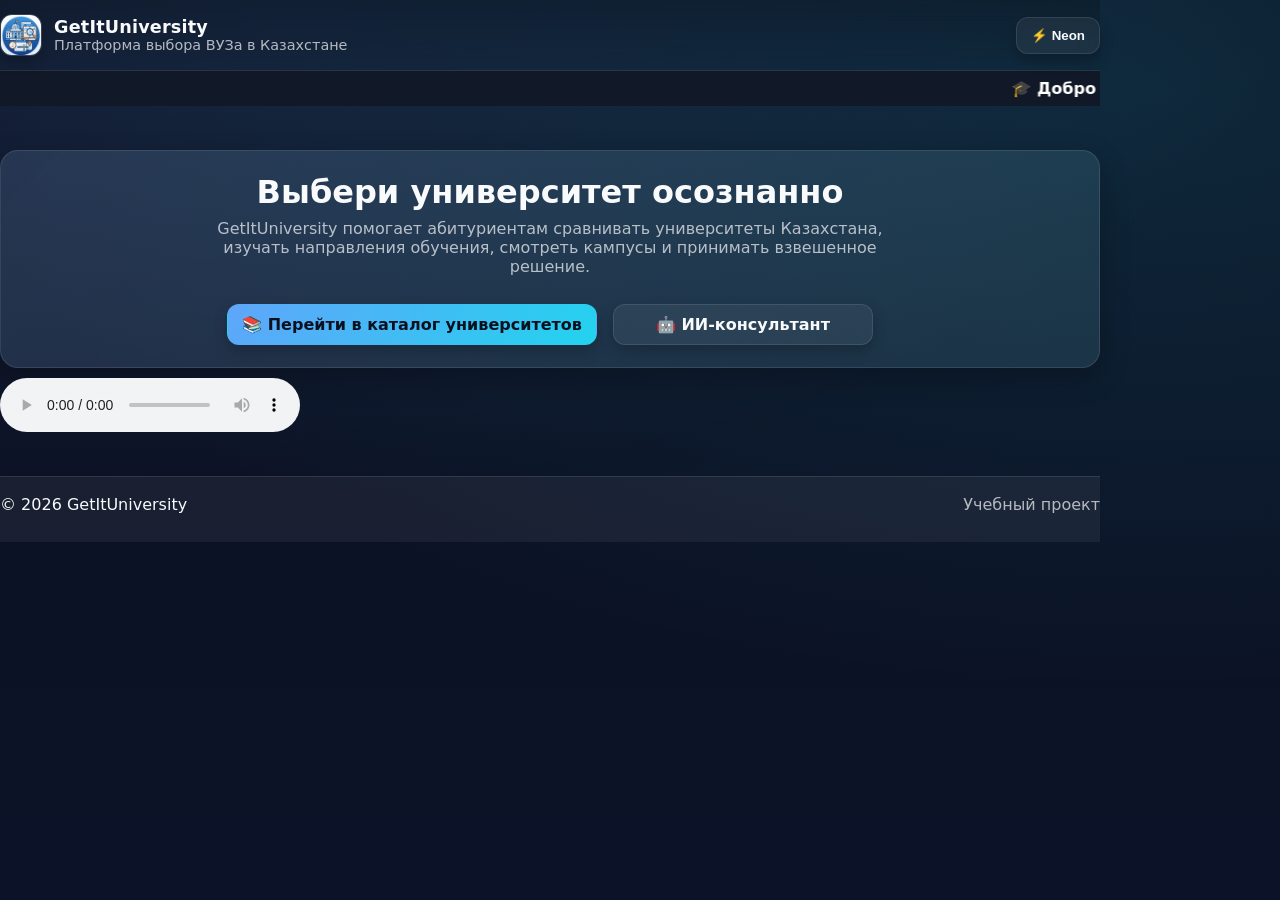
==== index.html @ c16a7193 "Convert PHP site pages to static HTML equivalents" ====
<!DOCTYPE html>
<html lang="ru">
<head>
  <meta charset="UTF-8">
  <title>GetItUniversity — выбор университета в Казахстане</title>
  <meta name="viewport" content="width=device-width, initial-scale=1.0">
  <link rel="stylesheet" href="styles.css">
  <link rel="icon" href="icon.png">
</head>
<body>
<video autoplay muted loop playsinline id="bgVideo">
  <source src="video.mp4" type="video/mp4">
</video>
<header class="topbar">
  <div class="container topbar__inner">
    <div class="brand">
      <div class="brand__logo brand__logo--img"><img src="icon.png" alt="GetItUniversity"></div>
      <div>
        <div class="brand__name">GetItUniversity</div>
        <div class="brand__sub">Платформа выбора ВУЗа в Казахстане</div>
      </div>
    </div>
    <button class="btn btn--ghost" id="themeToggle" type="button">🎨 Тема</button>
  </div>
</header>
<marquee behavior="scroll" direction="left" scrollamount="6" class="marq">🎓 Добро пожаловать в GetItUniversity — выбирай университет с умом!</marquee>
<main class="container">
  <section class="hero" style="text-align:center; margin-top:40px;">
    <h1>Выбери университет осознанно</h1>
    <p style="max-width:720px; margin:0 auto;">GetItUniversity помогает абитуриентам сравнивать университеты Казахстана, изучать направления обучения, смотреть кампусы и принимать взвешенное решение.</p>
    <div style="margin-top:28px; display:flex; gap:16px; justify-content:center; flex-wrap:wrap;">
      <a href="catalog.html" class="btn" style="min-width:260px;">📚 Перейти в каталог университетов</a>
      <a href="assistant.html" class="btn btn--ghost" style="min-width:260px;">🤖 ИИ-консультант</a>
    </div>
  </section>
</main>
<audio controls><source src="hello.mp3"></audio>
<footer class="footer"><div class="container footer__inner"><div>© <span id="year"></span> GetItUniversity</div><div class="muted">Учебный проект</div></div></footer>
<script>
document.getElementById('year').textContent = new Date().getFullYear();
(function(){const root=document.documentElement,btn=document.getElementById('themeToggle'),KEY='giu-theme';function apply(t){root.setAttribute('data-theme',t);if(btn)btn.textContent=t==='official'?'🎓 Official':'⚡ Neon';}const saved=localStorage.getItem(KEY);apply(saved||'neon');btn?.addEventListener('click',()=>{const c=root.getAttribute('data-theme')||'neon';const n=c==='neon'?'official':'neon';localStorage.setItem(KEY,n);apply(n);});})();
</script>
</body>
</html>
---- styles.css ----
/* ================================
   GetItUniversity — styles.css
   Совместимо с:
   - index.php (hero, grid, card)
   - university.php
   - compare.php
   - page-layout + side-img
   - поиск/ИИ/кнопки
   ================================ */

/* ---------- Themes ---------- */
:root{
  /* Neon default */
  --bg: #0b1020;
  --bg-2: #0c1328;

  --surface: rgba(255,255,255,0.06);
  --surface-2: rgba(255,255,255,0.09);
  --border: rgba(255,255,255,0.10);

  --text: #f8fafc;
  --muted: rgba(248,250,252,0.70);

  --accent: #60a5fa;
  --accent-2: #22d3ee;

  --radius-lg: 18px;
  --radius-md: 12px;
  --radius-sm: 8px;

  --shadow-soft: 0 10px 28px rgba(0,0,0,0.28);
  --shadow-tight: 0 6px 14px rgba(0,0,0,0.22);

  --focus: 0 0 0 3px rgba(96,165,250,0.28);
}

/* Official theme (если используете переключатель) */
:root[data-theme="official"]{
  --bg: #f6f7fb;
  --bg-2: #ffffff;

  --surface: #ffffff;
  --surface-2: #ffffff;
  --border: rgba(2,6,23,0.10);

  --text: #0f172a;
  --muted: rgba(15,23,42,0.65);

  --accent: #1d4ed8;
  --accent-2: #0ea5a5;

  --shadow-soft: 0 10px 24px rgba(2,6,23,0.08);
  --shadow-tight: 0 6px 12px rgba(2,6,23,0.06);

  --focus: 0 0 0 3px rgba(29,78,216,0.18);
}

/* ---------- Base ---------- */
*{ box-sizing: border-box; }
html, body{ height: 100%; }

body{
  margin: 0;
  color: var(--text);
  background:
    radial-gradient(1200px 600px at 10% -10%, rgba(96,165,250,0.14), transparent),
    radial-gradient(1200px 600px at 90% 10%, rgba(34,211,238,0.12), transparent),
    linear-gradient(180deg, var(--bg), var(--bg-2));
  font-family: system-ui, -apple-system, Segoe UI, Roboto, Arial, sans-serif;
}

:root[data-theme="official"] body{
  background:
    radial-gradient(900px 500px at 10% -10%, rgba(29,78,216,0.06), transparent),
    radial-gradient(900px 500px at 90% 10%, rgba(14,165,165,0.05), transparent),
    linear-gradient(180deg, var(--bg), var(--bg-2));
}

img{ max-width: 100%; display: block; }
a{ color: inherit; }

/* ---------- Layout ---------- */
.container{
  width: min(1100px, 92vw);
  margin: 0 auto;
}

.muted{ color: var(--muted); }

/* Обёртка для боковых фото (вариант 2) */
.page-layout{
  display: grid;
  grid-template-columns: 220px 1fr 220px;
  gap: 14px;
}

.page-center{
  min-width: 0;
}

/* Боковые панели-картинки */
.side-img{
  border-radius: var(--radius-lg);
  border: 1px solid var(--border);
  background: var(--surface);
  background-size: cover;
  background-position: center;
  background-repeat: no-repeat;
  min-height: 300px;
  box-shadow: var(--shadow-tight);
}

/* Вы сами зададите background-image в своём CSS:
.side-img--left{ background-image: url("assets/side-left.jpg"); }
.side-img--right{ background-image: url("assets/side-right.jpg"); }
*/

/* На средних/маленьких экранах скрываем боковины */
@media (max-width: 1200px){
  .page-layout{ grid-template-columns: 1fr; }
  .side-img{ display: none; }
}

/* ---------- Topbar / brand ---------- */
.topbar{
  position: sticky;
  top: 0;
  z-index: 20;
  backdrop-filter: blur(10px);
  background: linear-gradient(180deg, rgba(0,0,0,0.18), transparent);
  border-bottom: 1px solid var(--border);
}

:root[data-theme="official"] .topbar{
  background: rgba(255,255,255,0.75);
}

.topbar__inner{
  display: flex;
  align-items: center;
  justify-content: space-between;
  gap: 12px;
  padding: 14px 0;
}

.brand{
  display: flex;
  align-items: center;
  gap: 12px;
}

.brand--link{ text-decoration: none; }

.brand__logo{
  width: 42px;
  height: 42px;
  border-radius: var(--radius-md);
  background: var(--surface);
  border: 1px solid var(--border);
  display: grid;
  place-items: center;
  box-shadow: var(--shadow-tight);
  overflow: hidden;
}

.brand__logo--img img{
  width: 100%;
  height: 100%;
  object-fit: cover;
}

.brand__name{
  font-weight: 700;
  font-size: 1.1rem;
  letter-spacing: 0.2px;
}

.brand__sub{
  font-size: 0.9rem;
  color: var(--muted);
}

/* ---------- Hero ---------- */
.hero{
  margin: 22px 0 10px;
  padding: 22px;
  border-radius: var(--radius-lg);
  border: 1px solid var(--border);
  background:
    linear-gradient(135deg, rgba(96,165,250,0.10), rgba(34,211,238,0.06)),
    var(--surface);
  box-shadow: var(--shadow-soft);
}

:root[data-theme="official"] .hero{
  background:
    linear-gradient(135deg, rgba(29,78,216,0.06), rgba(14,165,165,0.05)),
    var(--surface);
}

.hero h1{
  margin: 0 0 8px;
  font-size: clamp(1.5rem, 2.6vw, 2rem);
}
.hero p{
  margin: 0 0 12px;
  color: var(--muted);
}

.hero__badges{
  display: flex;
  gap: 8px;
  flex-wrap: wrap;
}

/* ---------- Section head ---------- */
.section-head{
  margin: 22px 0 14px;
}
.section-head h2{
  margin: 0 0 6px;
  font-size: 1.4rem;
}
.section-head p{
  margin: 0;
  color: var(--muted);
}

/* ---------- Badges / pills / minis ---------- */
.badge, .pill, .mini{
  display: inline-flex;
  align-items: center;
  gap: 6px;
  padding: 5px 10px;
  border-radius: 999px;
  border: 1px solid var(--border);
  background: var(--surface);
  font-size: 0.82rem;
}

.mini{
  padding: 4px 8px;
  font-size: 0.78rem;
}

/* ---------- Box ---------- */
.box{
  background: var(--surface);
  border: 1px solid var(--border);
  border-radius: var(--radius-lg);
  padding: 16px;
  box-shadow: var(--shadow-tight);
}

.box h3{
  margin: 0 0 10px;
  font-size: 1.15rem;
}

.box ul{
  margin: 0;
  padding-left: 18px;
}
.box li{
  line-height: 1.4;
  margin: 6px 0;
}
.box strong{ font-weight: 600; }

/* ---------- Grid ---------- */
.grid{
  display: grid;
  gap: 16px;
  grid-template-columns: repeat(auto-fill, minmax(260px, 1fr));
}

/* ---------- Cards ---------- */
.card{
  background: var(--surface);
  border: 1px solid var(--border);
  border-radius: var(--radius-lg);
  padding: 16px;
  box-shadow: var(--shadow-tight);
  transition: transform .15s ease, border-color .15s ease, background .15s ease, box-shadow .15s ease;
}

.card--selectable:hover{
  transform: translateY(-2px);
  border-color: rgba(96,165,250,0.35);
  background: var(--surface-2);
  box-shadow: var(--shadow-soft);
}
:root[data-theme="official"] .card--selectable:hover{
  border-color: rgba(29,78,216,0.25);
}

.card__top{
  display: flex;
  gap: 12px;
  align-items: flex-start;
  justify-content: space-between;
}

.card__logo{
  width: 46px;
  height: 46px;
  border-radius: var(--radius-md);
  display: grid;
  place-items: center;
  font-weight: 700;
  background: rgba(96,165,250,0.14);
  border: 1px solid rgba(96,165,250,0.24);
  flex: 0 0 auto;
}
:root[data-theme="official"] .card__logo{
  background: rgba(29,78,216,0.08);
  border-color: rgba(29,78,216,0.18);
}

.card__titles{
  flex: 1 1 auto;
  min-width: 0;
}

.card__short{
  font-size: 0.95rem;
  font-weight: 700;
  color: var(--accent);
}
.card__name{
  font-size: 0.95rem;
  color: var(--muted);
  margin-top: 2px;
}

.card__right{
  display: flex;
  gap: 8px;
  align-items: center;
  flex-wrap: wrap;
  justify-content: flex-end;
}

.compare-inline{
  display: inline-flex;
  align-items: center;
  gap: 6px;
  font-size: 0.85rem;
  color: var(--muted);
  white-space: nowrap;
}

.compare-check{
  width: 16px;
  height: 16px;
  accent-color: var(--accent);
}

.card__tagline{
  margin-top: 10px;
  font-weight: 500;
}

.card__programs{
  margin-top: 10px;
  display: flex;
  gap: 6px;
  flex-wrap: wrap;
}

.card__cta-link{
  display: inline-block;
  margin-top: 12px;
  text-decoration: none;
  font-weight: 600;
  color: var(--accent);
}
.card__cta-link:hover{ text-decoration: underline; }

/* ---------- Compare bar ---------- */
.compare-form{ margin-bottom: 24px; }

.compare-bar{
  display: flex;
  align-items: center;
  gap: 12px;
  flex-wrap: wrap;
  margin: 10px 0 16px;
}

/* ---------- Buttons ---------- */
.btn{
  display: inline-flex;
  align-items: center;
  justify-content: center;
  gap: 8px;
  padding: 10px 14px;
  border-radius: var(--radius-md);
  border: 1px solid transparent;
  background: linear-gradient(135deg, var(--accent), var(--accent-2));
  color: #0b1020;
  font-weight: 650;
  cursor: pointer;
  text-decoration: none;
  transition: filter .15s ease, transform .15s ease, box-shadow .15s ease;
  box-shadow: var(--shadow-tight);
}
:root[data-theme="official"] .btn{ color: #fff; }

.btn:hover{
  filter: brightness(1.06);
  transform: translateY(-1px);
}
.btn:focus{
  outline: none;
  box-shadow: var(--focus);
}

.btn--ghost{
  background: var(--surface);
  border: 1px solid var(--border);
  color: var(--text);
}
.btn--ghost:hover{
  background: var(--surface-2);
}

/* ---------- Links ---------- */
.link{
  color: var(--accent);
  text-decoration: none;
  font-weight: 600;
}
.link:hover{ text-decoration: underline; }

/* ---------- Backline ---------- */
.backline{
  display: flex;
  gap: 10px;
  flex-wrap: wrap;
  margin: 18px 0 30px;
}

/* ---------- Searchbar ---------- */
.searchbar{
  display: flex;
  gap: 10px;
  flex-wrap: wrap;
}

.searchbar input{
  flex: 1;
  min-width: 240px;
  padding: 10px 12px;
  border-radius: var(--radius-md);
  border: 1px solid var(--border);
  background: var(--surface);
  color: var(--text);
}
.searchbar input::placeholder{ opacity: 0.6; }
.searchbar input:focus{
  outline: none;
  box-shadow: var(--focus);
}

/* ---------- Compare table ---------- */
.compare-wrap{
  overflow-x: auto;
  border-radius: var(--radius-lg);
  border: 1px solid var(--border);
  background: var(--surface);
  box-shadow: var(--shadow-tight);
}

.compare-table{
  width: 100%;
  border-collapse: collapse;
  min-width: 760px;
}

.compare-table th,
.compare-table td{
  padding: 12px 12px;
  border-bottom: 1px solid var(--border);
  vertical-align: top;
}

.compare-table thead th{
  background: rgba(255,255,255,0.04);
}
:root[data-theme="official"] .compare-table thead th{
  background: rgba(2,6,23,0.03);
}

.row-title{
  width: 220px;
  font-weight: 650;
}

/* ---------- Footer ---------- */
.footer{
  margin-top: 40px;
  border-top: 1px solid var(--border);
  background: var(--surface);
}

.footer__inner{
  display: flex;
  align-items: center;
  justify-content: space-between;
  gap: 10px;
  flex-wrap: wrap;
  padding: 18px 0 28px;
}

/* ---------- Responsive tweaks ---------- */
@media (max-width: 520px){
  .card__top{
    flex-direction: column;
    align-items: flex-start;
  }
  .card__right{
    justify-content: flex-start;
  }
  .row-title{
    width: 170px;
  }
}
.marq{
  background:#111827;
  color:white;
  padding:8px;
  font-weight:bold;
}
#bgVideo{
  position: fixed;
  top:0;
  left:0;
  width:100vw;
  height:100vh;
  object-fit:cover;
  z-index:-10;
}
body{
  position: fixed;
  z-index: 1;
}
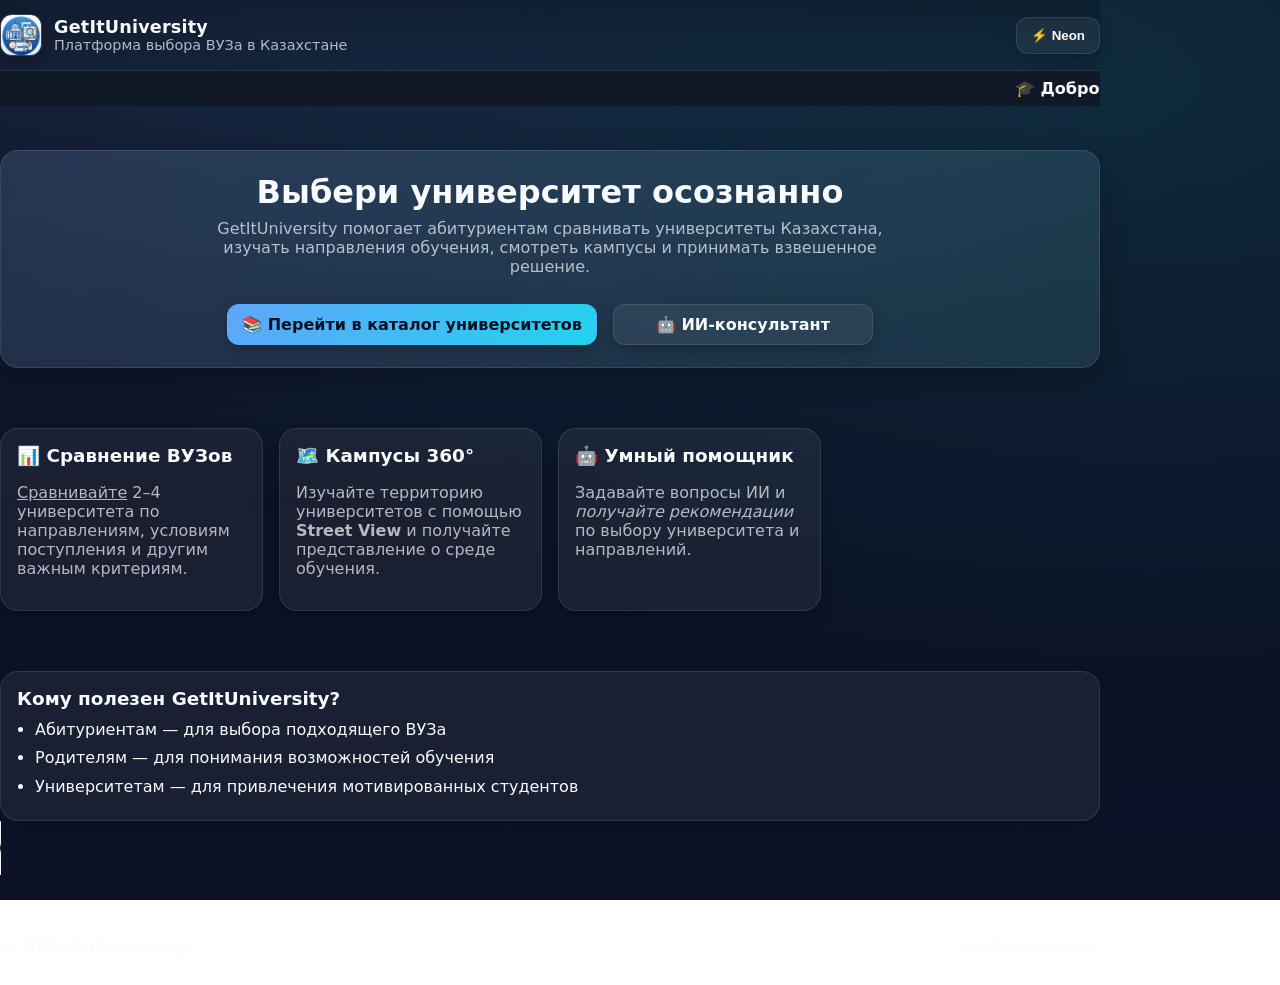
==== commit 923dfe8c: "Fix static HTML layout to match original PHP structure" ====
--- a/index.html
+++ b/index.html
@@ -4,41 +4,129 @@
   <meta charset="UTF-8">
   <title>GetItUniversity — выбор университета в Казахстане</title>
   <meta name="viewport" content="width=device-width, initial-scale=1.0">
+
   <link rel="stylesheet" href="styles.css">
   <link rel="icon" href="icon.png">
 </head>
 <body>
-<video autoplay muted loop playsinline id="bgVideo">
-  <source src="video.mp4" type="video/mp4">
-</video>
-<header class="topbar">
-  <div class="container topbar__inner">
-    <div class="brand">
-      <div class="brand__logo brand__logo--img"><img src="icon.png" alt="GetItUniversity"></div>
-      <div>
-        <div class="brand__name">GetItUniversity</div>
-        <div class="brand__sub">Платформа выбора ВУЗа в Казахстане</div>
+  <video autoplay muted loop playsinline id="bgVideo">
+    <source src="video.mp4" type="video/mp4">
+  </video>
+
+  <header class="topbar">
+    <div class="container topbar__inner">
+      <div class="brand">
+        <div class="brand__logo brand__logo--img">
+          <img src="icon.png" alt="GetItUniversity">
+        </div>
+        <div>
+          <div class="brand__name">GetItUniversity</div>
+          <div class="brand__sub">Платформа выбора ВУЗа в Казахстане</div>
+        </div>
       </div>
+
+      <button class="btn btn--ghost" id="themeToggle" type="button">
+        🎨 Тема
+      </button>
     </div>
-    <button class="btn btn--ghost" id="themeToggle" type="button">🎨 Тема</button>
-  </div>
-</header>
-<marquee behavior="scroll" direction="left" scrollamount="6" class="marq">🎓 Добро пожаловать в GetItUniversity — выбирай университет с умом!</marquee>
-<main class="container">
-  <section class="hero" style="text-align:center; margin-top:40px;">
-    <h1>Выбери университет осознанно</h1>
-    <p style="max-width:720px; margin:0 auto;">GetItUniversity помогает абитуриентам сравнивать университеты Казахстана, изучать направления обучения, смотреть кампусы и принимать взвешенное решение.</p>
-    <div style="margin-top:28px; display:flex; gap:16px; justify-content:center; flex-wrap:wrap;">
-      <a href="catalog.html" class="btn" style="min-width:260px;">📚 Перейти в каталог университетов</a>
-      <a href="assistant.html" class="btn btn--ghost" style="min-width:260px;">🤖 ИИ-консультант</a>
+  </header>
+
+  <marquee behavior="scroll" direction="left" scrollamount="6" class="marq">
+    🎓 Добро пожаловать в GetItUniversity — выбирай университет с умом!
+  </marquee>
+
+  <main class="container">
+    <section class="hero" style="text-align:center; margin-top:40px;">
+      <h1>Выбери университет осознанно</h1>
+      <p style="max-width:720px; margin:0 auto;">
+        GetItUniversity помогает абитуриентам сравнивать университеты Казахстана,
+        изучать направления обучения, смотреть кампусы и принимать взвешенное решение.
+      </p>
+
+      <div style="margin-top:28px; display:flex; gap:16px; justify-content:center; flex-wrap:wrap;">
+        <a href="catalog.html" class="btn" style="min-width:260px;">
+          📚 Перейти в каталог университетов
+        </a>
+
+        <a href="assistant.html" class="btn btn--ghost" style="min-width:260px;">
+          🤖 ИИ-консультант
+        </a>
+      </div>
+    </section>
+
+    <section style="margin-top:60px;">
+      <div class="grid">
+        <div class="box">
+          <h3>📊 Сравнение ВУЗов</h3>
+          <p class="muted">
+            <u>Сравнивайте</u> 2–4 университета по направлениям, условиям поступления
+            и другим важным критериям.
+          </p>
+        </div>
+
+        <div class="box">
+          <h3>🗺️ Кампусы 360°</h3>
+          <p class="muted">
+            Изучайте территорию университетов с помощью <b>Street View</b>
+            и получайте представление о среде обучения.
+          </p>
+        </div>
+
+        <div class="box">
+          <h3>🤖 Умный помощник</h3>
+          <p class="muted">
+            Задавайте вопросы ИИ и <i>получайте рекомендации</i> по выбору
+            университета и направлений.
+          </p>
+        </div>
+      </div>
+    </section>
+
+    <section style="margin-top:60px;">
+      <div class="box">
+        <h3>Кому полезен GetItUniversity?</h3>
+        <ul>
+          <li>Абитуриентам — для выбора подходящего ВУЗа</li>
+          <li>Родителям — для понимания возможностей обучения</li>
+          <li>Университетам — для привлечения мотивированных студентов</li>
+        </ul>
+      </div>
+    </section>
+  </main>
+
+  <audio controls>
+    <source src="hello.mp3">
+  </audio>
+
+  <footer class="footer">
+    <div class="container footer__inner">
+      <div>© <span id="year"></span> GetItUniversity</div>
+      <div class="muted">Учебный проект</div>
     </div>
-  </section>
-</main>
-<audio controls><source src="hello.mp3"></audio>
-<footer class="footer"><div class="container footer__inner"><div>© <span id="year"></span> GetItUniversity</div><div class="muted">Учебный проект</div></div></footer>
-<script>
-document.getElementById('year').textContent = new Date().getFullYear();
-(function(){const root=document.documentElement,btn=document.getElementById('themeToggle'),KEY='giu-theme';function apply(t){root.setAttribute('data-theme',t);if(btn)btn.textContent=t==='official'?'🎓 Official':'⚡ Neon';}const saved=localStorage.getItem(KEY);apply(saved||'neon');btn?.addEventListener('click',()=>{const c=root.getAttribute('data-theme')||'neon';const n=c==='neon'?'official':'neon';localStorage.setItem(KEY,n);apply(n);});})();
-</script>
+  </footer>
+
+  <script>
+    document.getElementById('year').textContent = new Date().getFullYear();
+    (function(){
+      const root = document.documentElement;
+      const btn = document.getElementById('themeToggle');
+      const KEY = 'giu-theme';
+
+      function apply(theme){
+        root.setAttribute('data-theme', theme);
+        if (btn) btn.textContent = theme === 'official' ? '🎓 Official' : '⚡ Neon';
+      }
+
+      const saved = localStorage.getItem(KEY);
+      apply(saved || 'neon');
+
+      btn?.addEventListener('click', () => {
+        const current = root.getAttribute('data-theme') || 'neon';
+        const next = current === 'neon' ? 'official' : 'neon';
+        localStorage.setItem(KEY, next);
+        apply(next);
+      });
+    })();
+  </script>
 </body>
 </html>
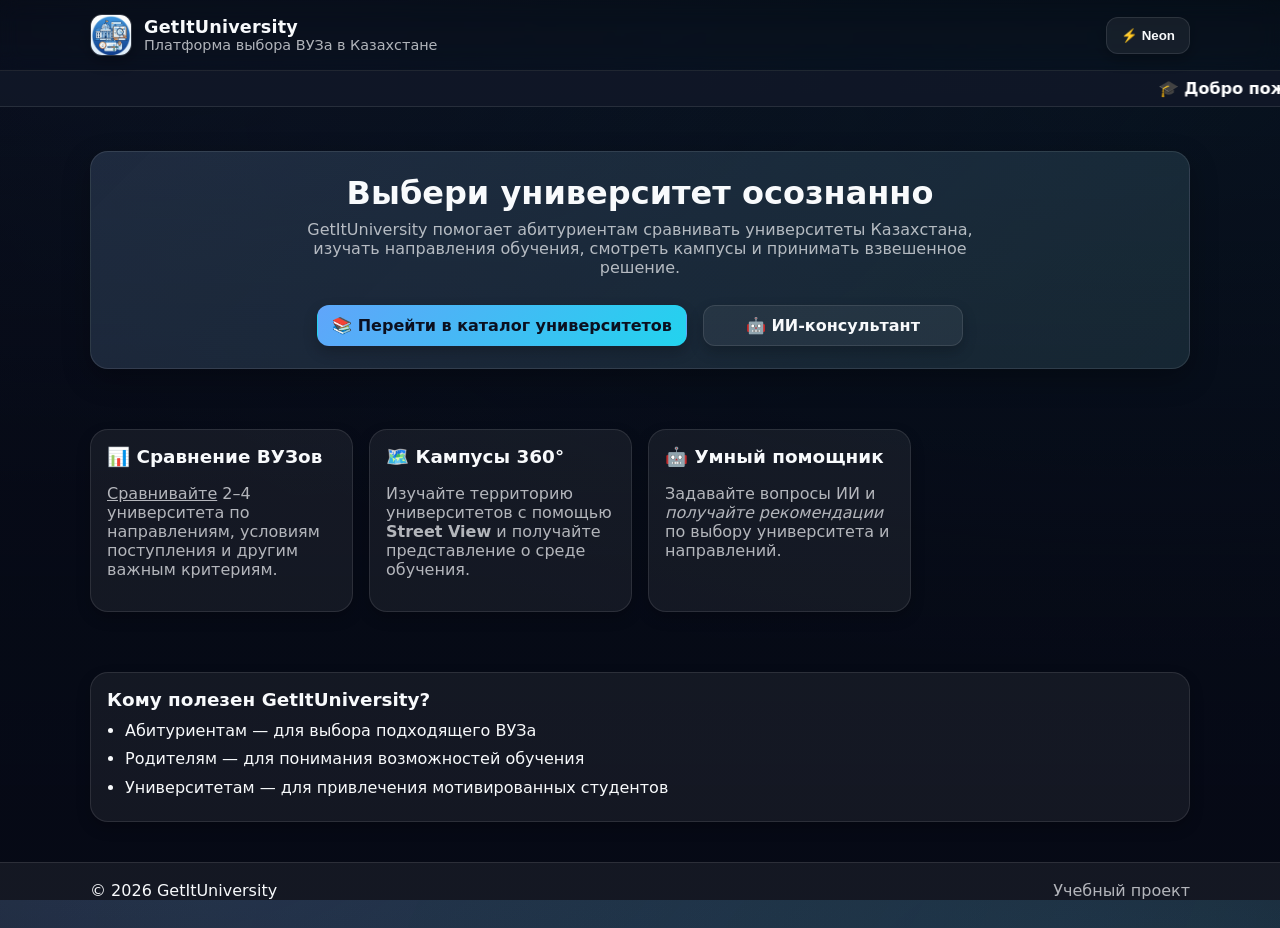
==== commit d2389264: "Remove audio controls from index.html Removed audio element from the HTML structure." ====
--- a/index.html
+++ b/index.html
@@ -94,10 +94,6 @@
     </section>
   </main>
 
-  <audio controls>
-    <source src="hello.mp3">
-  </audio>
-
   <footer class="footer">
     <div class="container footer__inner">
       <div>© <span id="year"></span> GetItUniversity</div>
--- a/styles.css
+++ b/styles.css
@@ -527,21 +527,37 @@
   }
 }
 .marq{
-  background:#111827;
-  color:white;
-  padding:8px;
-  font-weight:bold;
-}
+  background: rgba(17,24,39,0.9);
+  color: #fff;
+  padding: 8px;
+  font-weight: 700;
+  border-bottom: 1px solid var(--border);
+}
+
 #bgVideo{
   position: fixed;
-  top:0;
-  left:0;
-  width:100vw;
-  height:100vh;
-  object-fit:cover;
-  z-index:-10;
-}
-body{
+  inset: 0;
+  width: 100vw;
+  height: 100vh;
+  object-fit: cover;
+  z-index: -2;
+  opacity: 0.25;
+  pointer-events: none;
+}
+
+body::before{
+  content: "";
   position: fixed;
-  z-index: 1;
-}+  inset: 0;
+  z-index: -1;
+  background: linear-gradient(180deg, rgba(5,8,18,0.65), rgba(5,8,18,0.82));
+  pointer-events: none;
+}
+
+:root[data-theme="official"] #bgVideo{
+  opacity: 0.08;
+}
+
+:root[data-theme="official"] body::before{
+  background: linear-gradient(180deg, rgba(255,255,255,0.78), rgba(255,255,255,0.92));
+}
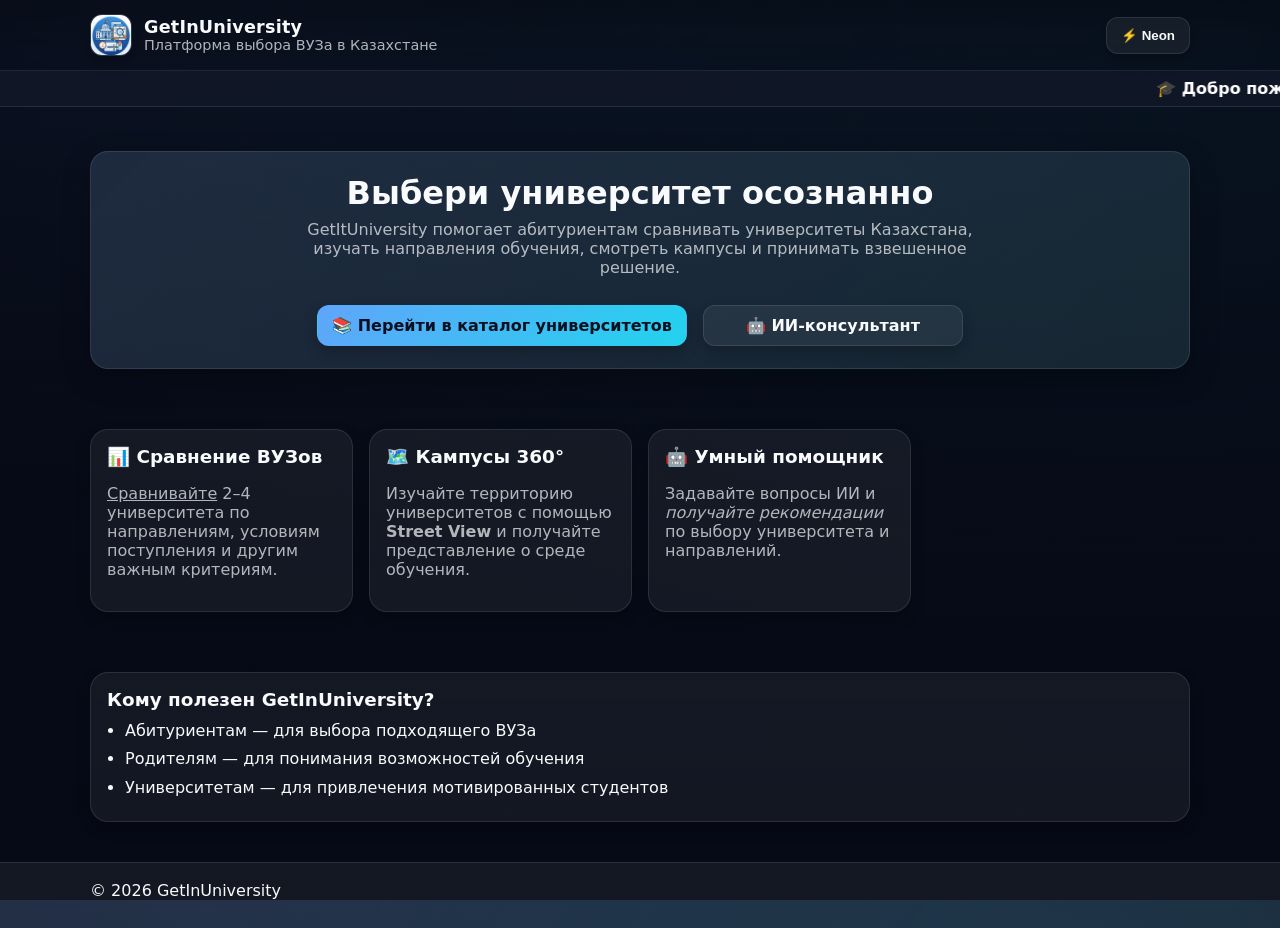
==== commit f59ef696: "bbv" ====
--- a/index.html
+++ b/index.html
@@ -2,7 +2,7 @@
 <html lang="ru">
 <head>
   <meta charset="UTF-8">
-  <title>GetItUniversity — выбор университета в Казахстане</title>
+  <title>GetInUniversity — выбор университета в Казахстане</title>
   <meta name="viewport" content="width=device-width, initial-scale=1.0">
 
   <link rel="stylesheet" href="styles.css">
@@ -17,10 +17,10 @@
     <div class="container topbar__inner">
       <div class="brand">
         <div class="brand__logo brand__logo--img">
-          <img src="icon.png" alt="GetItUniversity">
+          <img src="icon.png" alt="GetInUniversity">
         </div>
         <div>
-          <div class="brand__name">GetItUniversity</div>
+          <div class="brand__name">GetInUniversity</div>
           <div class="brand__sub">Платформа выбора ВУЗа в Казахстане</div>
         </div>
       </div>
@@ -32,7 +32,7 @@
   </header>
 
   <marquee behavior="scroll" direction="left" scrollamount="6" class="marq">
-    🎓 Добро пожаловать в GetItUniversity — выбирай университет с умом!
+    🎓 Добро пожаловать в GetInUniversity — выбирай университет с умом!
   </marquee>
 
   <main class="container">
@@ -84,7 +84,7 @@
 
     <section style="margin-top:60px;">
       <div class="box">
-        <h3>Кому полезен GetItUniversity?</h3>
+        <h3>Кому полезен GetInUniversity?</h3>
         <ul>
           <li>Абитуриентам — для выбора подходящего ВУЗа</li>
           <li>Родителям — для понимания возможностей обучения</li>
@@ -96,8 +96,7 @@
 
   <footer class="footer">
     <div class="container footer__inner">
-      <div>© <span id="year"></span> GetItUniversity</div>
-      <div class="muted">Учебный проект</div>
+      <div>© <span id="year"></span> GetInUniversity</div>
     </div>
   </footer>
 
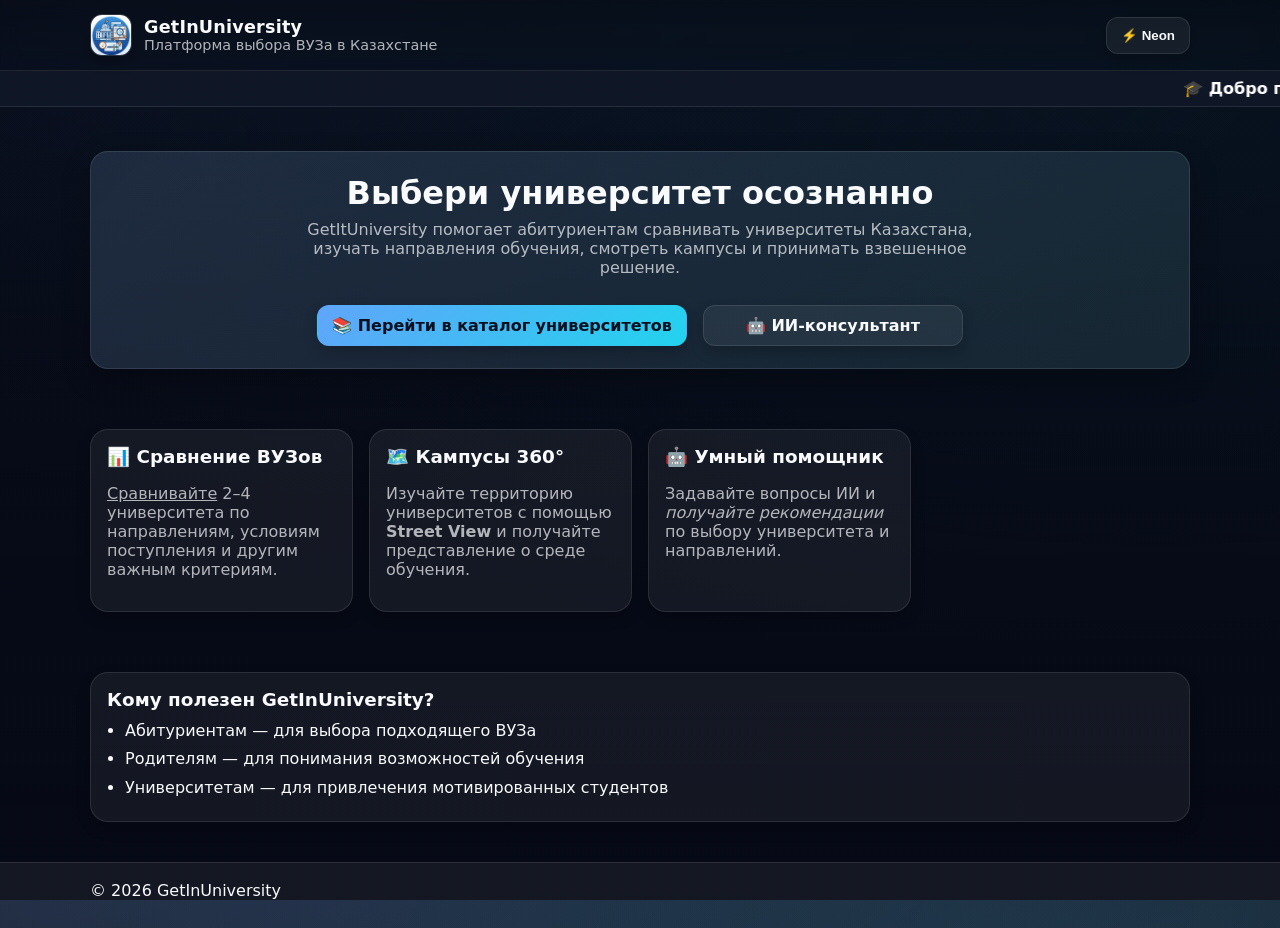
==== commit 0ae6a7a9: "delete bg" ====
--- a/index.html
+++ b/index.html
@@ -9,10 +9,6 @@
   <link rel="icon" href="icon.png">
 </head>
 <body>
-  <video autoplay muted loop playsinline id="bgVideo">
-    <source src="video.mp4" type="video/mp4">
-  </video>
-
   <header class="topbar">
     <div class="container topbar__inner">
       <div class="brand">
